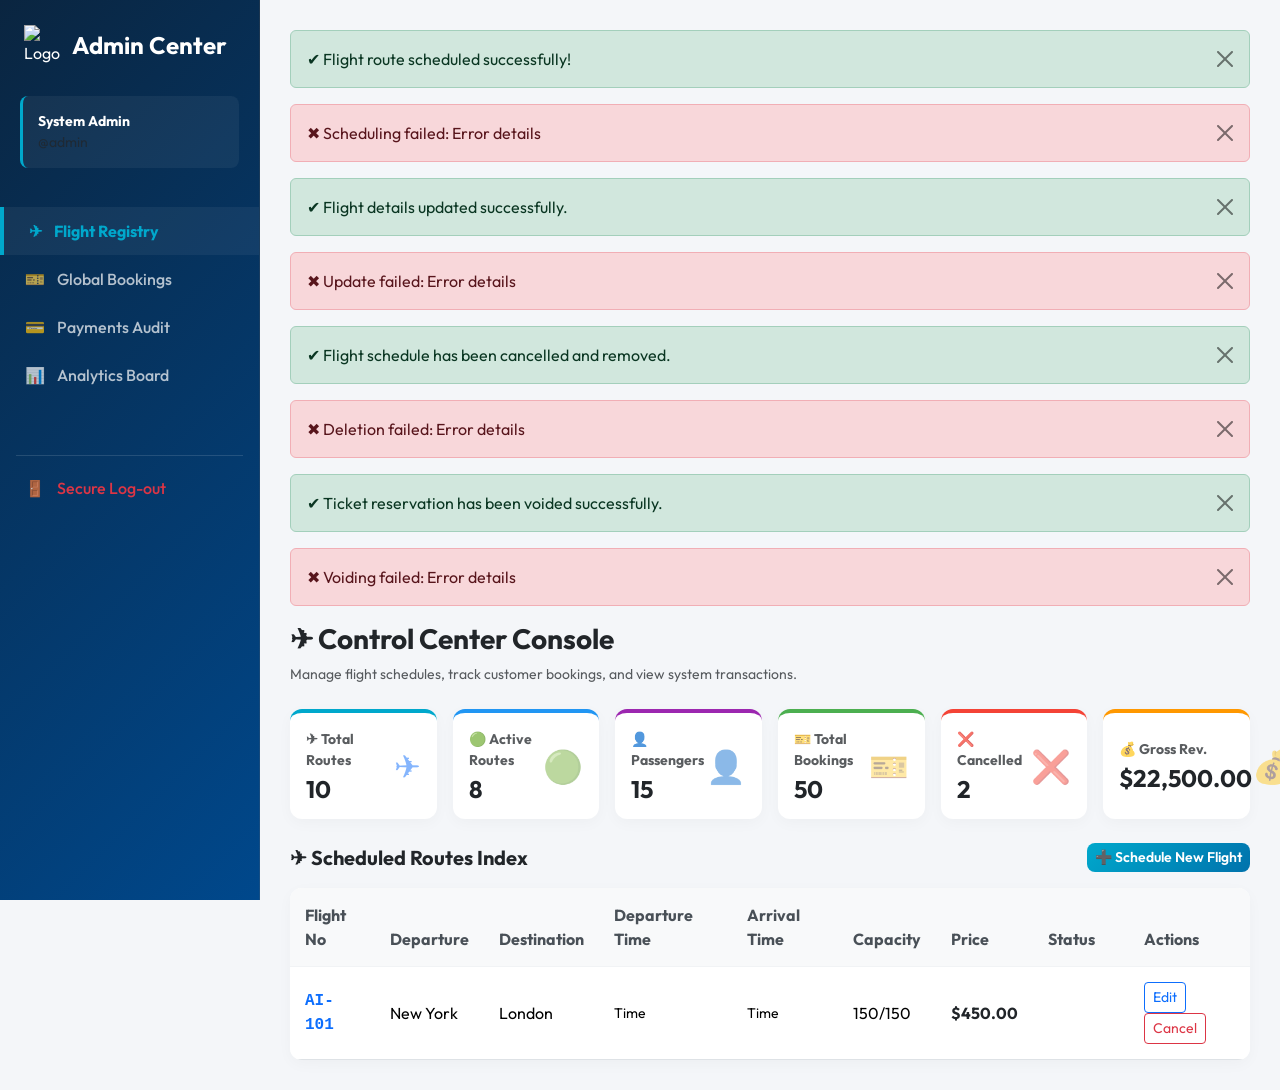
==== src/main/resources/templates/admin-dashboard.html @ 7e61e099 "Initial commit" ====
<!DOCTYPE html>
<html xmlns:th="http://www.thymeleaf.org">
<head>
    <meta charset="UTF-8">
    <title>FlyHigh - Admin Control Center</title>
    <meta name="viewport" content="width=device-width, initial-scale=1.0">
    <link href="https://cdn.jsdelivr.net/npm/bootstrap@5.3.0/dist/css/bootstrap.min.css" rel="stylesheet">
    <link href="https://fonts.googleapis.com/css2?family=Outfit:wght@300;400;600;700&display=swap" rel="stylesheet">
    <style>
        body {
            font-family: 'Outfit', sans-serif;
            background-color: #f4f6f9;
        }
        .sidebar {
            background: linear-gradient(135deg, #0a2540, #00488c);
            color: white;
            min-height: 100vh;
            width: 260px;
            position: fixed;
            left: 0;
            top: 0;
            padding-top: 25px;
            border-right: 1px solid rgba(255,255,255,0.08);
        }
        .main-content {
            margin-left: 260px;
            padding: 30px;
        }
        .nav-link-custom {
            color: rgba(255,255,255,0.7);
            font-weight: 500;
            padding: 12px 25px;
            display: flex;
            align-items: center;
            text-decoration: none;
            transition: all 0.2s ease;
        }
        .nav-link-custom:hover, .nav-link-custom.active {
            color: #00a8cc;
            background: rgba(255,255,255,0.05);
            font-weight: 700;
            border-left: 4px solid #00a8cc;
        }
        .profile-card {
            background: rgba(255,255,255,0.05);
            border-radius: 8px;
            margin: 15px 20px;
            padding: 15px;
            border-left: 3px solid #00a8cc;
        }
        .metric-card {
            background: #ffffff;
            border-radius: 12px;
            border: none;
            padding: 20px;
            box-shadow: 0 4px 15px rgba(0,0,0,0.03);
            border-top: 4px solid #00a8cc;
        }
        .table-custom {
            background: #ffffff;
            border-radius: 12px;
            overflow: hidden;
            box-shadow: 0 4px 15px rgba(0,0,0,0.03);
        }
        .table-custom th {
            background-color: #f8f9fa;
            color: #495057;
            font-weight: 700;
            border: none;
            padding: 15px;
        }
        .table-custom td {
            vertical-align: middle;
            padding: 15px;
            border-top: 1px solid #f1f3f5;
        }
        .btn-primary {
            background: linear-gradient(135deg, #00a8cc, #0072ac);
            border: none;
            border-radius: 8px;
            font-weight: 600;
        }
        .btn-danger {
            background: linear-gradient(135deg, #ff4d4d, #cc0000);
            border: none;
            border-radius: 8px;
            font-weight: 600;
        }
    </style>
</head>
<body>

    <!-- Sidebar navigation -->
    <div class="sidebar d-flex flex-column">
        <div class="px-4 mb-3 d-flex align-items-center">
            <img src="/images/airline_logo.png" alt="Logo" width="40" height="40" class="me-2">
            <h4 class="fw-bold m-0 text-white">Admin Center</h4>
        </div>
        <div class="profile-card">
            <p class="m-0 fw-bold small text-white" th:text="${user.name}">System Admin</p>
            <p class="m-0 text-muted small" th:text="'@' + ${user.username}">@admin</p>
        </div>

        <div class="nav flex-column mt-4 w-100">
            <a class="nav-link-custom active" id="tab-flights" data-bs-toggle="tab" href="#flights-pane">
                ✈ &nbsp;&nbsp; Flight Registry
            </a>
            <a class="nav-link-custom" id="tab-bookings" data-bs-toggle="tab" href="#bookings-pane">
                🎫 &nbsp;&nbsp; Global Bookings
            </a>
            <a class="nav-link-custom" id="tab-payments" data-bs-toggle="tab" href="#payments-pane">
                💳 &nbsp;&nbsp; Payments Audit
            </a>
            <a class="nav-link-custom" id="tab-analytics" data-bs-toggle="tab" href="#analytics-pane">
                📊 &nbsp;&nbsp; Analytics Board
            </a>
            <div class="mt-auto pt-5 w-100">
                <hr class="text-white-50 my-2 mx-3">
                <a href="/logout" class="nav-link-custom text-danger">
                    🚪 &nbsp;&nbsp; Secure Log-out
                </a>
            </div>
        </div>
    </div>

    <!-- Main Viewport -->
    <div class="main-content">
        <!-- Banner logs alerts -->
        <div th:if="${param.successAdd}" class="alert alert-success alert-dismissible fade show" role="alert">
            ✔  Flight route scheduled successfully!
            <button type="button" class="btn-close" data-bs-dismiss="alert"></button>
        </div>
        <div th:if="${param.errorAdd}" class="alert alert-danger alert-dismissible fade show" role="alert">
            ✖  Scheduling failed: <span th:text="${param.errorAdd}">Error details</span>
            <button type="button" class="btn-close" data-bs-dismiss="alert"></button>
        </div>
        <div th:if="${param.successUpdate}" class="alert alert-success alert-dismissible fade show" role="alert">
            ✔  Flight details updated successfully.
            <button type="button" class="btn-close" data-bs-dismiss="alert"></button>
        </div>
        <div th:if="${param.errorUpdate}" class="alert alert-danger alert-dismissible fade show" role="alert">
            ✖  Update failed: <span th:text="${param.errorUpdate}">Error details</span>
            <button type="button" class="btn-close" data-bs-dismiss="alert"></button>
        </div>
        <div th:if="${param.successDel}" class="alert alert-success alert-dismissible fade show" role="alert">
            ✔  Flight schedule has been cancelled and removed.
            <button type="button" class="btn-close" data-bs-dismiss="alert"></button>
        </div>
        <div th:if="${param.errorDel}" class="alert alert-danger alert-dismissible fade show" role="alert">
            ✖  Deletion failed: <span th:text="${param.errorDel}">Error details</span>
            <button type="button" class="btn-close" data-bs-dismiss="alert"></button>
        </div>
        <div th:if="${param.successCancel}" class="alert alert-success alert-dismissible fade show" role="alert">
            ✔  Ticket reservation has been voided successfully.
            <button type="button" class="btn-close" data-bs-dismiss="alert"></button>
        </div>
        <div th:if="${param.errorCancel}" class="alert alert-danger alert-dismissible fade show" role="alert">
            ✖  Voiding failed: <span th:text="${param.errorCancel}">Error details</span>
            <button type="button" class="btn-close" data-bs-dismiss="alert"></button>
        </div>

        <div class="mb-4">
            <h3 class="fw-bold text-dark">✈   Control Center Console</h3>
            <p class="text-muted small">Manage flight schedules, track customer bookings, and view system transactions.</p>
        </div>

        <!-- Global Metrics KPIs Widgets row -->
        <div class="row g-3 mb-4">
            <div class="col-lg-2 col-md-4 col-sm-6">
                <div class="metric-card d-flex justify-content-between align-items-center p-3 h-100" style="border-top-color: #00a8cc;">
                    <div>
                        <p class="text-muted small fw-bold mb-1">✈ Total Routes</p>
                        <h4 class="fw-bold m-0" th:text="${totalRoutes}">10</h4>
                    </div>
                    <div class="fs-2 text-primary opacity-50">✈</div>
                </div>
            </div>
            <div class="col-lg-2 col-md-4 col-sm-6">
                <div class="metric-card d-flex justify-content-between align-items-center p-3 h-100" style="border-top-color: #2196f3;">
                    <div>
                        <p class="text-muted small fw-bold mb-1">🟢 Active Routes</p>
                        <h4 class="fw-bold m-0" th:text="${activeFlightsCount}">8</h4>
                    </div>
                    <div class="fs-2 text-info opacity-50">🟢</div>
                </div>
            </div>
            <div class="col-lg-2 col-md-4 col-sm-6">
                <div class="metric-card d-flex justify-content-between align-items-center p-3 h-100" style="border-top-color: #9c27b0;">
                    <div>
                        <p class="text-muted small fw-bold mb-1">👤 Passengers</p>
                        <h4 class="fw-bold m-0" th:text="${registeredUsersCount}">15</h4>
                    </div>
                    <div class="fs-2 text-purple opacity-50" style="color: #9c27b0;">👤</div>
                </div>
            </div>
            <div class="col-lg-2 col-md-4 col-sm-6">
                <div class="metric-card d-flex justify-content-between align-items-center p-3 h-100" style="border-top-color: #4caf50;">
                    <div>
                        <p class="text-muted small fw-bold mb-1">🎫 Total Bookings</p>
                        <h4 class="fw-bold m-0" th:text="${totalTickets}">50</h4>
                    </div>
                    <div class="fs-2 text-success opacity-50">🎫</div>
                </div>
            </div>
            <div class="col-lg-2 col-md-4 col-sm-6">
                <div class="metric-card d-flex justify-content-between align-items-center p-3 h-100" style="border-top-color: #f44336;">
                    <div>
                        <p class="text-muted small fw-bold mb-1">❌ Cancelled</p>
                        <h4 class="fw-bold m-0" th:text="${cancellationCount}">2</h4>
                    </div>
                    <div class="fs-2 text-danger opacity-50">❌</div>
                </div>
            </div>
            <div class="col-lg-2 col-md-4 col-sm-6">
                <div class="metric-card d-flex justify-content-between align-items-center p-3 h-100" style="border-top-color: #ff9800;">
                    <div>
                        <p class="text-muted small fw-bold mb-1">💰 Gross Rev.</p>
                        <h4 class="fw-bold m-0 text-truncate" style="max-width: 100%;" th:text="'$' + ${#numbers.formatDecimal(grossRevenue, 1, 2)}">$22,500.00</h4>
                    </div>
                    <div class="fs-2 text-warning opacity-50">💰</div>
                </div>
            </div>
        </div>

        <div class="tab-content">
            
            <!-- tab 1: Manage Flights schedules and updates forms -->
            <div class="tab-pane fade show active" id="flights-pane">
                <div class="d-flex justify-content-between align-items-center mb-3">
                    <h5 class="fw-bold text-dark m-0">✈  Scheduled Routes Index</h5>
                    <button class="btn btn-primary btn-sm" data-bs-toggle="modal" data-bs-target="#addFlightModal">
                        ➕  Schedule New Flight
                    </button>
                </div>

                <div class="table-custom">
                    <table class="table m-0">
                        <thead>
                            <tr>
                                <th>Flight No</th>
                                <th>Departure</th>
                                <th>Destination</th>
                                <th>Departure Time</th>
                                <th>Arrival Time</th>
                                <th>Capacity</th>
                                <th>Price</th>
                                <th>Status</th>
                                <th>Actions</th>
                            </tr>
                        </thead>
                        <tbody>
                            <tr th:each="f : ${flights}">
                                <td class="font-monospace fw-bold text-primary" th:text="${f.flightNumber}">AI-101</td>
                                <td th:text="${f.source}">New York</td>
                                <td th:text="${f.destination}">London</td>
                                <td class="small" th:text="${f.departureTime}">Time</td>
                                <td class="small" th:text="${f.arrivalTime}">Time</td>
                                <td th:text="${f.availableSeats} + '/' + ${f.totalSeats}">150/150</td>
                                <td class="fw-bold text-dark" th:text="'$' + ${f.price}">$450.00</td>
                                <td>
                                    <span class="badge" th:classappend="${f.status == 'ON TIME' ? 'bg-success' : (f.status == 'BOARDING' ? 'bg-primary' : (f.status == 'DELAYED' ? 'bg-warning' : 'bg-danger'))}" th:text="${f.status}">ON TIME</span>
                                </td>
                                <td>
                                    <!-- Edit Trigger Modal btn -->
                                    <button class="btn btn-sm btn-outline-primary me-1" 
                                            data-bs-toggle="modal" 
                                            th:data-bs-target="'#editFlightModal-' + ${f.id}">Edit</button>
                                    
                                    <!-- Delete form -->
                                    <form action="/admin/flights/delete" method="post" class="d-inline-block" 
                                          onsubmit="return confirm('Are you sure you want to cancel and delete this flight?');">
                                        <input type="hidden" name="id" th:value="${f.id}">
                                        <button type="submit" class="btn btn-sm btn-outline-danger">Cancel</button>
                                    </form>
                                </td>

                                <!-- Inline Edit Flight Modals -->
                                <div class="modal fade text-dark" th:id="'editFlightModal-' + ${f.id}" tabindex="-1">
                                    <div class="modal-dialog">
                                        <form action="/admin/flights/update" method="post" class="modal-content">
                                            <input type="hidden" name="id" th:value="${f.id}">
                                            <div class="modal-header">
                                                <h5 class="modal-title fw-bold text-dark">Update Flight Schedule</h5>
                                                <button type="button" class="btn-close" data-bs-dismiss="modal"></button>
                                            </div>
                                            <div class="modal-body">
                                                <div class="alert alert-info py-2 small mb-3">
                                                    🔒 Fields are read-only. Click the <strong>Edit</strong> button below to make modifications.
                                                </div>
                                                <div class="mb-3">
                                                    <label class="form-label small fw-bold">Departure</label>
                                                    <input type="text" name="source" class="form-control" th:value="${f.source}" readonly required>
                                                </div>
                                                <div class="mb-3">
                                                    <label class="form-label small fw-bold">Destination</label>
                                                    <input type="text" name="destination" class="form-control" th:value="${f.destination}" readonly required>
                                                </div>
                                                <div class="mb-3">
                                                    <label class="form-label small fw-bold">Departure Time (yyyy-MM-dd HH:mm:ss)</label>
                                                    <input type="text" name="departureTime" class="form-control" th:value="${f.departureTime}" readonly required>
                                                </div>
                                                <div class="mb-3">
                                                    <label class="form-label small fw-bold">Arrival Time (yyyy-MM-dd HH:mm:ss)</label>
                                                    <input type="text" name="arrivalTime" class="form-control" th:value="${f.arrivalTime}" readonly required>
                                                </div>
                                                <div class="row mb-3">
                                                    <div class="col">
                                                        <label class="form-label small fw-bold">Total Capacity</label>
                                                        <input type="number" name="totalSeats" class="form-control" th:value="${f.totalSeats}" readonly required>
                                                    </div>
                                                    <div class="col">
                                                        <label class="form-label small fw-bold">Available Seats</label>
                                                        <input type="number" name="availableSeats" class="form-control" th:value="${f.availableSeats}" readonly required>
                                                    </div>
                                                </div>
                                                <div class="mb-3">
                                                    <label class="form-label small fw-bold">Price ($)</label>
                                                    <input type="number" step="0.01" name="price" class="form-control" th:value="${f.price}" readonly required>
                                                </div>
                                                <div class="mb-3">
                                                    <label class="form-label small fw-bold">Flight Status</label>
                                                    <select name="status" class="form-select select-field" th:disabled="true" required>
                                                        <option th:value="'ON TIME'" th:selected="${f.status == 'ON TIME'}">🟢 ON TIME</option>
                                                        <option th:value="'BOARDING'" th:selected="${f.status == 'BOARDING'}">🔵 BOARDING</option>
                                                        <option th:value="'DELAYED'" th:selected="${f.status == 'DELAYED'}">🟡 DELAYED</option>
                                                        <option th:value="'CANCELLED'" th:selected="${f.status == 'CANCELLED'}">🔴 CANCELLED</option>
                                                    </select>
                                                </div>
                                            </div>
                                            <div class="modal-footer">
                                                <button type="button" class="btn btn-secondary btn-sm" data-bs-dismiss="modal">Close</button>
                                                <button type="button" class="btn btn-warning btn-sm edit-mode-btn" onclick="enableEditMode(this)">Edit</button>
                                                <button type="submit" class="btn btn-primary btn-sm save-changes-btn" disabled>Save Changes</button>
                                            </div>
                                        </form>
                                    </div>
                                </div>
                            </tr>
                        </tbody>
                    </table>
                </div>
            </div>

            <!-- tab 2: Global Bookings table audits -->
            <div class="tab-pane fade" id="bookings-pane">
                <h5 class="fw-bold mb-3 text-dark">🎫 System User Reservations</h5>
                <div class="table-custom">
                    <table class="table m-0">
                        <thead>
                            <tr>
                                <th>PNR</th>
                                <th>Passenger</th>
                                <th>Flight</th>
                                <th>Route Coordinates</th>
                                <th>Seats Booked</th>
                                <th>Amount</th>
                                <th>Status</th>
                                <th>Action</th>
                            </tr>
                        </thead>
                        <tbody>
                            <tr th:each="r : ${reservations}">
                                <td class="font-monospace fw-bold" th:text="${r.pnr}">PNRCODE</td>
                                <td th:text="${r.passengerName}">Passenger</td>
                                <td class="font-monospace text-secondary" th:text="${r.flightNumber}">AI-101</td>
                                <td th:text="${r.source} + ' ➔ ' + ${r.destination}">New York -> London</td>
                                <td th:text="${r.seatsBooked}">1</td>
                                <td class="fw-bold text-dark" th:text="'$' + ${r.totalAmount}">$450.00</td>
                                <td>
                                    <span th:classappend="${r.status == 'CONFIRMED' ? 'badge bg-success' : 'badge bg-danger'}" 
                                          th:text="${r.status}">CONFIRMED</span>
                                </td>
                                <td>
                                    <form th:if="${r.status == 'CONFIRMED'}" action="/booking/cancel" method="post" 
                                          onsubmit="return confirm('Are you sure you want to cancel this booking?');">
                                        <input type="hidden" name="pnr" th:value="${r.pnr}">
                                        <button type="submit" class="btn btn-sm btn-danger">Void PNR</button>
                                    </form>
                                    <span th:if="${r.status == 'CANCELLED'}" class="text-muted small">-</span>
                                </td>
                            </tr>
                        </tbody>
                    </table>
                </div>
            </div>

            <!-- tab 3: Global Payments Ledger audits -->
            <div class="tab-pane fade" id="payments-pane">
                <h5 class="fw-bold mb-3 text-dark">💳 Global Financial Ledger</h5>
                <div class="table-custom">
                    <table class="table m-0">
                        <thead>
                            <tr>
                                <th>Transaction ID</th>
                                <th>PNR Reference</th>
                                <th>Method</th>
                                <th>Status</th>
                                <th>Settled Amount</th>
                                <th>Payment Date</th>
                            </tr>
                        </thead>
                        <tbody>
                            <tr th:each="p : ${payments}">
                                <td class="font-monospace fw-bold text-secondary" th:text="${p.transactionId}">TXN123456</td>
                                <td class="font-monospace fw-bold" th:text="${p.pnr}">PNRCODE</td>
                                <td th:text="${p.paymentMethod}">CARD</td>
                                <td>
                                    <span class="badge bg-success" th:text="${p.paymentStatus}">SUCCESS</span>
                                </td>
                                <td class="fw-bold text-dark" th:text="'$' + ${p.amount}">$450.00</td>
                                <td class="small text-muted" th:text="${p.paymentDate}">Date</td>
                            </tr>
                        </tbody>
                    </table>
                </div>
            </div>

            <!-- tab 4: Real-time Analytics Board -->
            <div class="tab-pane fade" id="analytics-pane">
                <div class="row g-4">
                    <div class="col-lg-7">
                        <div class="card border-0 shadow-sm rounded-3 p-4">
                            <h5 class="fw-bold mb-3 text-dark">✈  Flight Occupancy Timetable (%)</h5>
                            <div style="position: relative; height: 320px;">
                                <canvas id="occupancyChart"></canvas>
                            </div>
                        </div>
                    </div>
                    <div class="col-lg-5">
                        <div class="card border-0 shadow-sm rounded-3 p-4">
                            <h5 class="fw-bold mb-3 text-dark">💳 Revenue channels Split</h5>
                            <div style="position: relative; height: 320px;">
                                <canvas id="paymentChart"></canvas>
                            </div>
                        </div>
                    </div>
                </div>
            </div>

        </div>
    </div>

    <!-- Modal to Add a New Flight schedule -->
    <div class="modal fade text-dark" id="addFlightModal" tabindex="-1">
        <div class="modal-dialog">
            <form action="/admin/flights/add" method="post" class="modal-content">
                <div class="modal-header">
                    <h5 class="modal-title fw-bold">Schedule New Route Flight</h5>
                    <button type="button" class="btn-close" data-bs-dismiss="modal"></button>
                </div>
                <div class="modal-body">
                    <div class="mb-3">
                        <label class="form-label small fw-bold">Flight Number</label>
                        <input type="text" name="flightNumber" class="form-control" placeholder="e.g. AI-999" required>
                    </div>
                    <div class="mb-3">
                        <label class="form-label small fw-bold">Departure City</label>
                        <input type="text" name="source" class="form-control" placeholder="e.g. New York" required>
                    </div>
                    <div class="mb-3">
                        <label class="form-label small fw-bold">Destination City</label>
                        <input type="text" name="destination" class="form-control" placeholder="e.g. London" required>
                    </div>
                    <div class="mb-3">
                        <label class="form-label small fw-bold">Departure Time (yyyy-MM-dd HH:mm:ss)</label>
                        <input type="text" name="departureTime" class="form-control" placeholder="e.g. 2026-06-01 08:00:00" required>
                    </div>
                    <div class="mb-3">
                        <label class="form-label small fw-bold">Arrival Time (yyyy-MM-dd HH:mm:ss)</label>
                        <input type="text" name="arrivalTime" class="form-control" placeholder="e.g. 2026-06-01 20:00:00" required>
                    </div>
                    <div class="mb-3">
                        <label class="form-label small fw-bold">Total Capacity</label>
                        <input type="number" name="totalSeats" class="form-control" placeholder="e.g. 150" required>
                    </div>
                    <div class="mb-3">
                        <label class="form-label small fw-bold">Ticket Price ($)</label>
                        <input type="number" step="0.01" name="price" class="form-control" placeholder="e.g. 450.00" required>
                    </div>
                </div>
                <div class="modal-footer">
                    <button type="button" class="btn btn-secondary btn-sm" data-bs-dismiss="modal">Cancel</button>
                    <button type="submit" class="btn btn-primary btn-sm">Schedule Flight</button>
                </div>
            </form>
        </div>
    </div>

    <!-- JS dependencies -->
    <script src="https://cdn.jsdelivr.net/npm/bootstrap@5.3.0/dist/js/bootstrap.bundle.min.js"></script>
    <script src="https://cdn.jsdelivr.net/npm/chart.js"></script>
    <script th:inline="javascript">
        /*<![CDATA[*/
        // 1. Payment Methods Donut Chart
        const cardVal = /*[[${cardCount}]]*/ 0;
        const upiVal = /*[[${upiCount}]]*/ 0;
        const bankingVal = /*[[${bankingCount}]]*/ 0;
        
        const ctxPayment = document.getElementById('paymentChart').getContext('2d');
        new Chart(ctxPayment, {
            type: 'doughnut',
            data: {
                labels: ['Credit/Debit Cards', 'UPI QR Codes', 'Net Banking'],
                datasets: [{
                    data: [cardVal, upiVal, bankingVal],
                    backgroundColor: ['#00a8cc', '#4caf50', '#ff9800'],
                    borderWidth: 0
                }]
            },
            options: {
                responsive: true,
                maintainAspectRatio: false,
                plugins: {
                    legend: {
                        position: 'bottom',
                        labels: {
                            font: { family: 'Outfit', size: 12 }
                        }
                    }
                }
            }
        });

        // 2. Flight Occupancy Bar Chart
        const flightLabelsRaw = /*[[${flightLabels}]]*/ '';
        const occupancyDataRaw = /*[[${occupancyData}]]*/ '';
        
        const labelsArr = flightLabelsRaw ? flightLabelsRaw.split(',') : [];
        const dataArr = occupancyDataRaw ? occupancyDataRaw.split(',').map(Number) : [];

        const ctxOccupancy = document.getElementById('occupancyChart').getContext('2d');
        new Chart(ctxOccupancy, {
            type: 'bar',
            data: {
                labels: labelsArr,
                datasets: [{
                    label: 'Occupancy Rate (%)',
                    data: dataArr,
                    backgroundColor: 'rgba(0, 168, 204, 0.85)',
                    borderColor: '#00a8cc',
                    borderWidth: 1,
                    borderRadius: 6
                }]
            },
            options: {
                responsive: true,
                maintainAspectRatio: false,
                scales: {
                    y: {
                        beginAtZero: true,
                        max: 100,
                        ticks: {
                            font: { family: 'Outfit' }
                        }
                    },
                    x: {
                        ticks: {
                            font: { family: 'Outfit' }
                        }
                    }
                },
                plugins: {
                    legend: { display: false }
                }
            }
        });

        // 3. Interactive Modal Two-Stage Edit Mode Logic
        function enableEditMode(btn) {
            const form = btn.closest('form');
            if (!form) return;
            
            // Remove readonly attribute from form inputs and enable select tags
            const inputs = form.querySelectorAll('input, select');
            inputs.forEach(input => {
                if (input.name !== 'id') {
                    input.removeAttribute('readonly');
                    input.removeAttribute('disabled');
                }
            });
            
            // Enable Save Changes button
            const saveBtn = form.querySelector('.save-changes-btn');
            if (saveBtn) {
                saveBtn.removeAttribute('disabled');
            }
            
            // Toggle Edit button to active indicator
            btn.innerHTML = "🔓 Editing Mode";
            btn.classList.remove('btn-warning');
            btn.classList.add('btn-success');
            btn.setAttribute('disabled', 'true');
        }

        // Reset modal fields and button states upon closing modal dialog
        document.querySelectorAll('.modal').forEach(modal => {
            modal.addEventListener('hidden.bs.modal', function () {
                const form = this.querySelector('form');
                if (form) {
                    // Reset all inputs back to readonly/disabled state
                    const inputs = form.querySelectorAll('input, select');
                    inputs.forEach(input => {
                        if (input.name !== 'id') {
                            input.setAttribute('readonly', 'true');
                            if (input.tagName === 'SELECT') {
                                input.setAttribute('disabled', 'true');
                            }
                        }
                    });
                    
                    // Disable save button
                    const saveBtn = form.querySelector('.save-changes-btn');
                    if (saveBtn) {
                        saveBtn.setAttribute('disabled', 'true');
                    }
                    
                    // Reset edit button to normal state
                    const editBtn = form.querySelector('.edit-mode-btn');
                    if (editBtn) {
                        editBtn.innerHTML = "Edit";
                        editBtn.classList.remove('btn-success');
                        editBtn.classList.add('btn-warning');
                        editBtn.removeAttribute('disabled');
                    }
                    
                    // Reset fields back to original values
                    form.reset();
                }
            });
        });
        /*]]>*/
    </script>

</body>
</html>
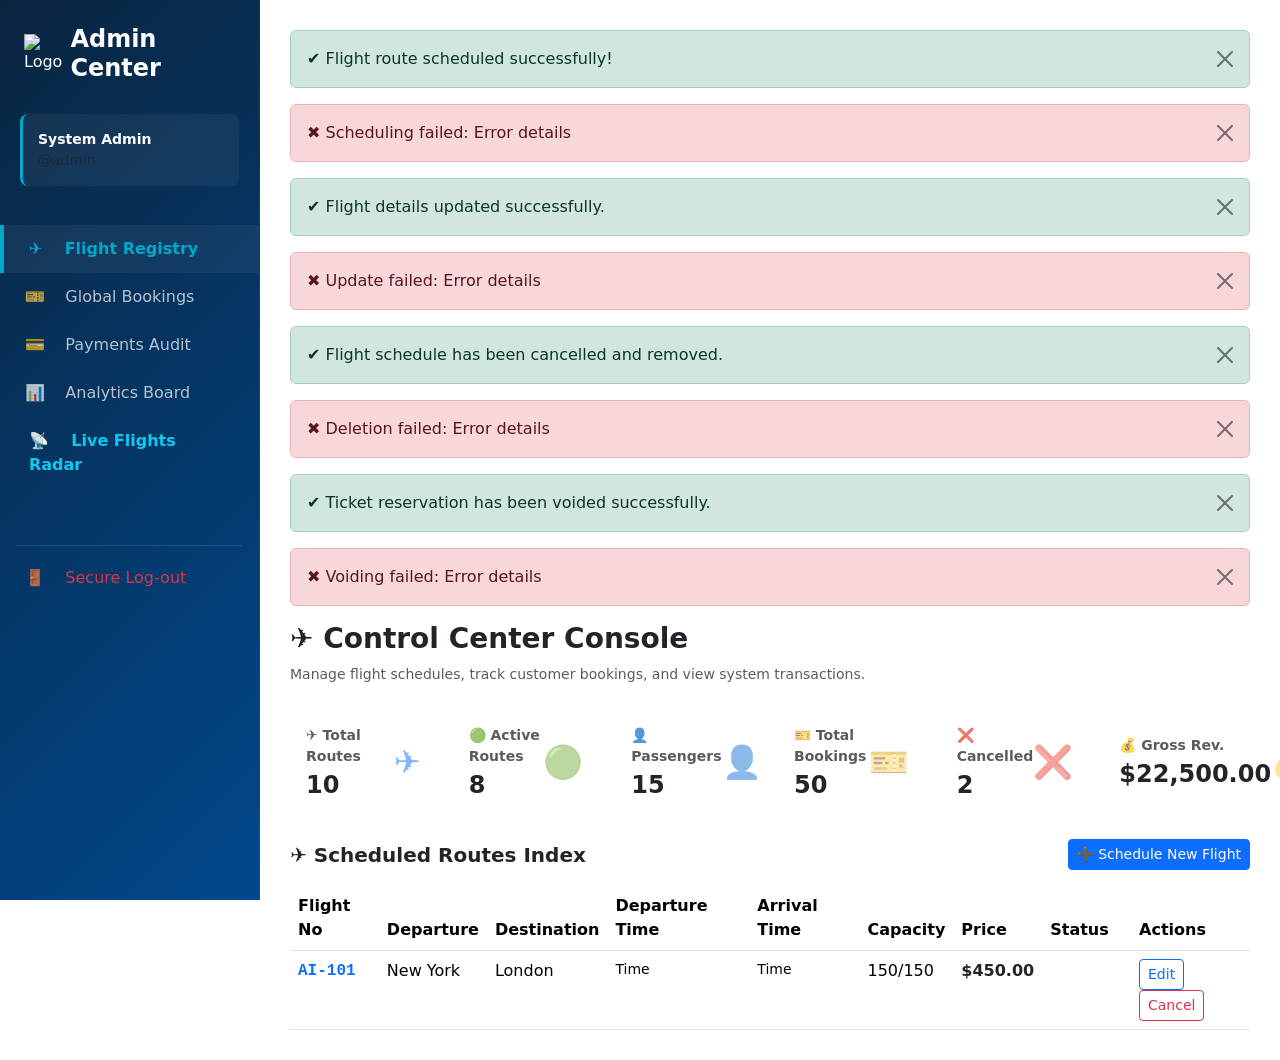
==== commit 384c67cf: "Finalize production deployment, styling, and api integration" ====
--- a/src/main/resources/templates/admin-dashboard.html
+++ b/src/main/resources/templates/admin-dashboard.html
@@ -6,11 +6,8 @@
     <meta name="viewport" content="width=device-width, initial-scale=1.0">
     <link href="https://cdn.jsdelivr.net/npm/bootstrap@5.3.0/dist/css/bootstrap.min.css" rel="stylesheet">
     <link href="https://fonts.googleapis.com/css2?family=Outfit:wght@300;400;600;700&display=swap" rel="stylesheet">
+    <link rel="stylesheet" href="/css/styles.css">
     <style>
-        body {
-            font-family: 'Outfit', sans-serif;
-            background-color: #f4f6f9;
-        }
         .sidebar {
             background: linear-gradient(135deg, #0a2540, #00488c);
             color: white;
@@ -48,44 +45,6 @@
             padding: 15px;
             border-left: 3px solid #00a8cc;
         }
-        .metric-card {
-            background: #ffffff;
-            border-radius: 12px;
-            border: none;
-            padding: 20px;
-            box-shadow: 0 4px 15px rgba(0,0,0,0.03);
-            border-top: 4px solid #00a8cc;
-        }
-        .table-custom {
-            background: #ffffff;
-            border-radius: 12px;
-            overflow: hidden;
-            box-shadow: 0 4px 15px rgba(0,0,0,0.03);
-        }
-        .table-custom th {
-            background-color: #f8f9fa;
-            color: #495057;
-            font-weight: 700;
-            border: none;
-            padding: 15px;
-        }
-        .table-custom td {
-            vertical-align: middle;
-            padding: 15px;
-            border-top: 1px solid #f1f3f5;
-        }
-        .btn-primary {
-            background: linear-gradient(135deg, #00a8cc, #0072ac);
-            border: none;
-            border-radius: 8px;
-            font-weight: 600;
-        }
-        .btn-danger {
-            background: linear-gradient(135deg, #ff4d4d, #cc0000);
-            border: none;
-            border-radius: 8px;
-            font-weight: 600;
-        }
     </style>
 </head>
 <body>
@@ -113,6 +72,9 @@
             </a>
             <a class="nav-link-custom" id="tab-analytics" data-bs-toggle="tab" href="#analytics-pane">
                 📊 &nbsp;&nbsp; Analytics Board
+            </a>
+            <a href="/live-flights" class="nav-link-custom text-info fw-bold" style="border-left: 4px solid transparent;">
+                📡 &nbsp;&nbsp; Live Flights Radar
             </a>
             <div class="mt-auto pt-5 w-100">
                 <hr class="text-white-50 my-2 mx-3">
